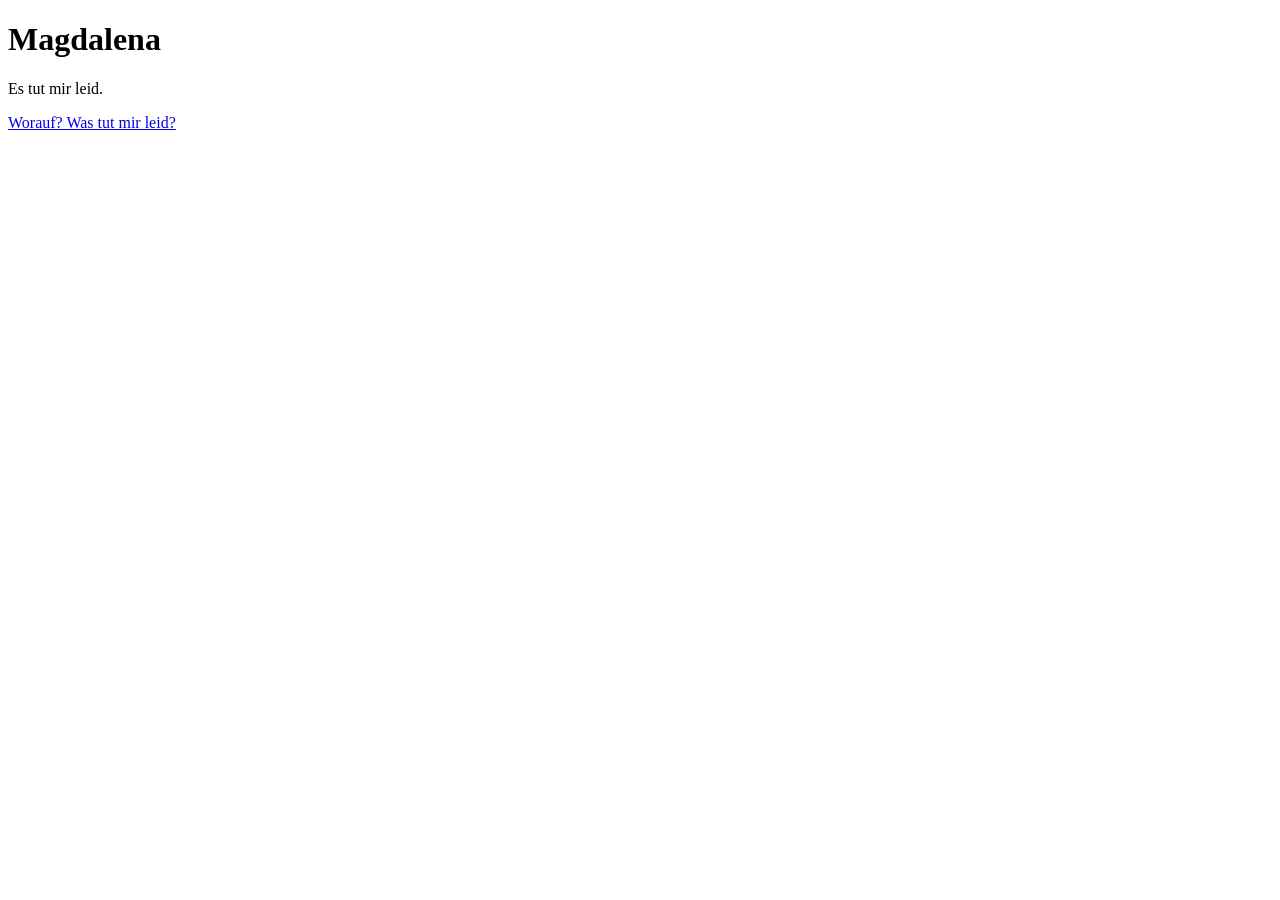
==== index.html @ 4e8e5db6 "Create index.html" ====
<!DOCTYPE html>
<html lang="de">
<head>
    <meta charset="UTF-8">
    <meta name="viewport" content="width=device-width, initial-scale=1.0">
    <title>Magdalena</title>
    <link rel="stylesheet" href="style.css">
    <link href="https://fonts.googleapis.com/css2?family=Playfair+Display:wght@700&display=swap" rel="stylesheet">
</head>
<body>
    <div class="container">
        <h1>Magdalena</h1>
        <p class="subtitle">Es tut mir leid.</p>

        <a href="seite2.html" class="button">
            Worauf? Was tut mir leid?
        </a>
    </div>
</body>
</html>
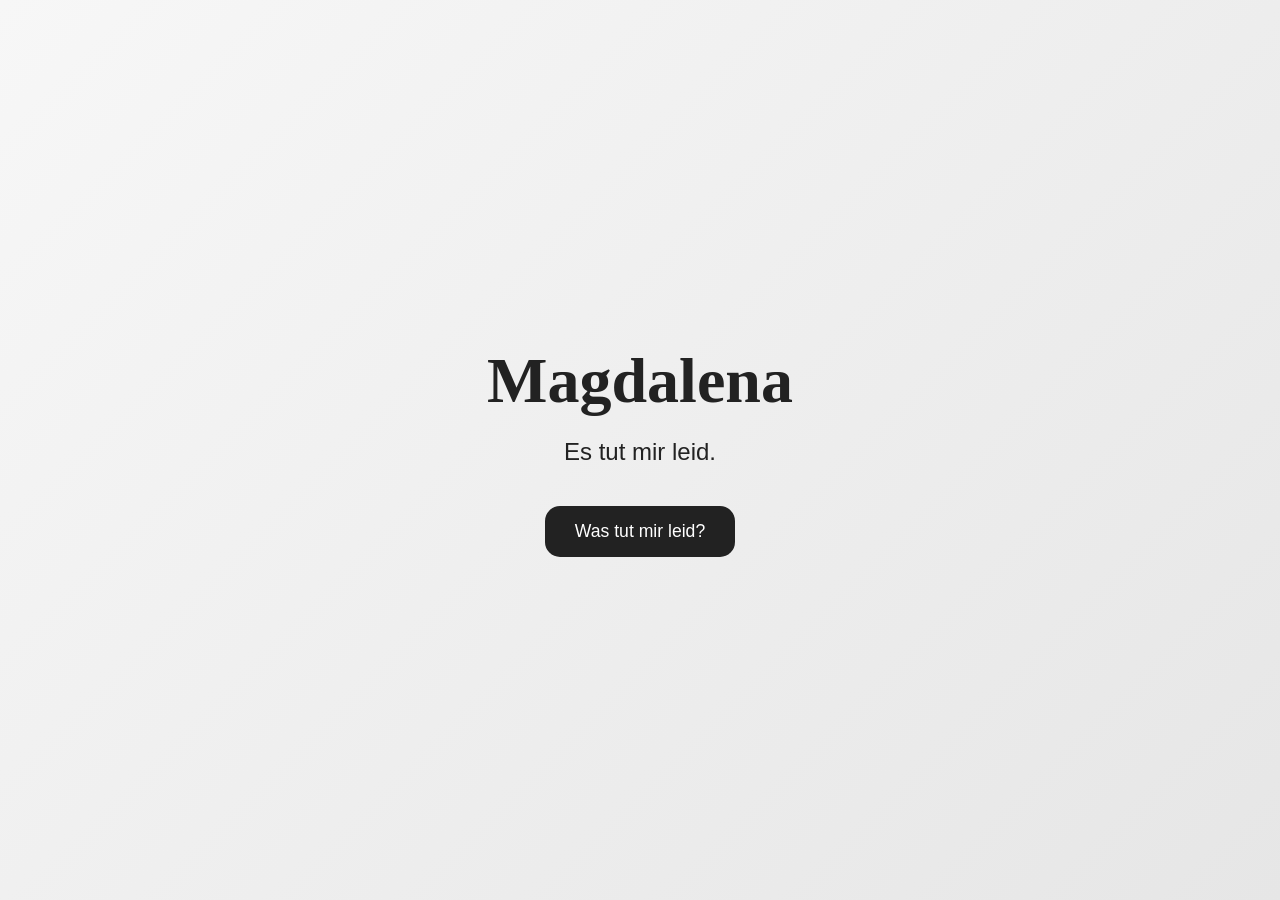
==== commit 3c3de6c8: "Update index.html" ====
--- a/index.html
+++ b/index.html
@@ -13,7 +13,7 @@
         <p class="subtitle">Es tut mir leid.</p>
 
         <a href="seite2.html" class="button">
-            Worauf? Was tut mir leid?
+            Was tut mir leid?
         </a>
     </div>
 </body>
--- a/style.css
+++ b/style.css
@@ -0,0 +1,83 @@
+* {
+    margin: 0;
+    padding: 0;
+    box-sizing: border-box;
+}
+
+body {
+    background: linear-gradient(135deg, #f7f7f7, #e6e6e6);
+    min-height: 100vh;
+    font-family: Arial, sans-serif;
+    display: flex;
+    justify-content: center;
+    align-items: center;
+    text-align: center;
+    color: #222;
+    padding: 20px;
+}
+
+.container {
+    max-width: 500px;
+    width: 100%;
+}
+
+h1 {
+    font-family: "Playfair Display", serif;
+    font-size: 4rem;
+    margin-bottom: 20px;
+}
+
+.subtitle {
+    font-size: 1.5rem;
+    margin-bottom: 40px;
+}
+
+.text {
+    font-size: 1.4rem;
+    line-height: 1.6;
+    margin-bottom: 40px;
+}
+
+.button {
+    display: inline-block;
+    text-decoration: none;
+    background: #222;
+    color: white;
+    padding: 15px 30px;
+    border-radius: 15px;
+    font-size: 1.1rem;
+    transition: all 0.3s ease;
+}
+
+.button:hover {
+    background: #444;
+    transform: translateY(-3px) scale(1.03);
+}
+
+.bild {
+    width: 100%;
+    max-width: 350px;
+    border-radius: 15px;
+    margin: 25px 0;
+    box-shadow: 0 5px 20px rgba(0,0,0,0.2);
+}
+
+.caption {
+    margin-bottom: 30px;
+    font-size: 1.1rem;
+}
+
+@media (max-width: 600px) {
+    h1 {
+        font-size: 3rem;
+    }
+
+    .text {
+        font-size: 1.2rem;
+    }
+
+    .button {
+        width: 100%;
+        padding: 18px;
+    }
+}
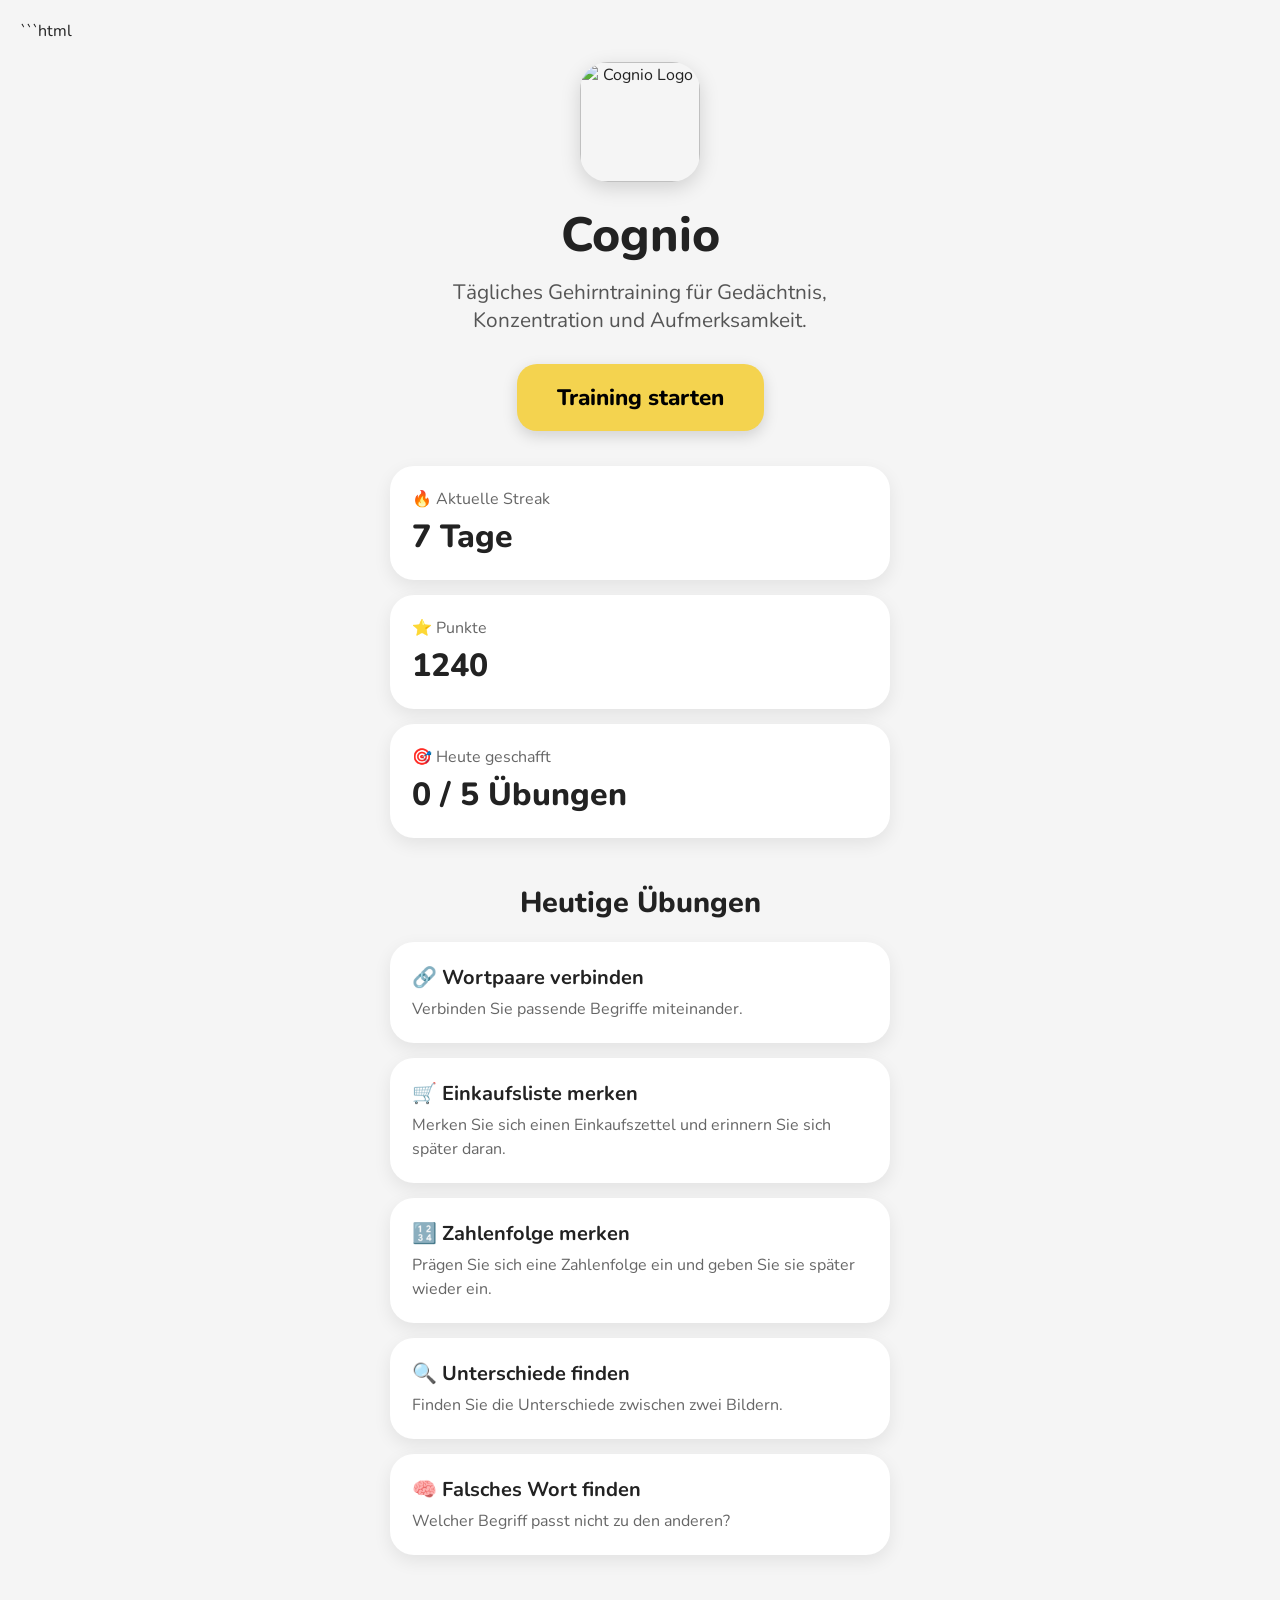
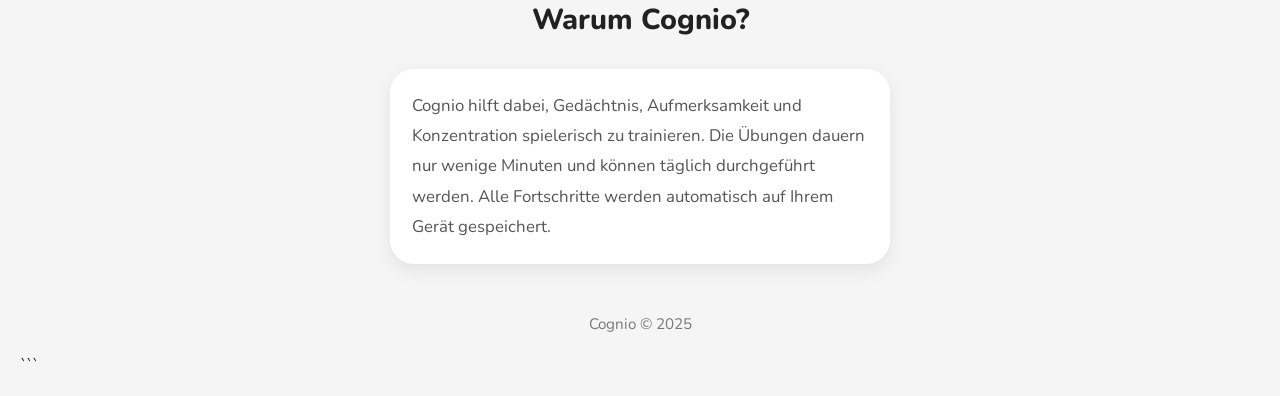
==== commit 740b4f1d: "Update index.html" ====
--- a/index.html
+++ b/index.html
@@ -1,20 +1,231 @@
+```html
 <!DOCTYPE html>
 <html lang="de">
 <head>
     <meta charset="UTF-8">
     <meta name="viewport" content="width=device-width, initial-scale=1.0">
-    <title>Magdalena</title>
-    <link rel="stylesheet" href="style.css">
-    <link href="https://fonts.googleapis.com/css2?family=Playfair+Display:wght@700&display=swap" rel="stylesheet">
+    <title>Cognio – Tägliches Gehirntraining</title>
+
+    <link href="https://fonts.googleapis.com/css2?family=Nunito:wght@400;600;700;800&display=swap" rel="stylesheet">
+
+    <style>
+        * {
+            margin: 0;
+            padding: 0;
+            box-sizing: border-box;
+        }
+
+        body {
+            font-family: "Nunito", sans-serif;
+            background: #f5f5f5;
+            color: #222;
+            min-height: 100vh;
+            padding: 20px;
+        }
+
+        .container {
+            max-width: 500px;
+            margin: 0 auto;
+        }
+
+        .hero {
+            text-align: center;
+            margin-top: 20px;
+        }
+
+        .logo {
+            width: 120px;
+            height: 120px;
+            border-radius: 28px;
+            margin-bottom: 20px;
+            box-shadow: 0 6px 20px rgba(0,0,0,0.15);
+        }
+
+        h1 {
+            font-size: 3rem;
+            font-weight: 800;
+            margin-bottom: 10px;
+        }
+
+        .subtitle {
+            font-size: 1.3rem;
+            color: #555;
+            margin-bottom: 30px;
+        }
+
+        .start-btn {
+            display: inline-block;
+            background: #f4d34f;
+            color: #000;
+            text-decoration: none;
+            font-size: 1.4rem;
+            font-weight: 800;
+            padding: 18px 40px;
+            border-radius: 20px;
+            transition: 0.25s;
+            box-shadow: 0 5px 15px rgba(0,0,0,0.15);
+        }
+
+        .start-btn:hover {
+            transform: translateY(-3px);
+        }
+
+        .stats {
+            margin-top: 35px;
+            display: flex;
+            flex-direction: column;
+            gap: 15px;
+        }
+
+        .card {
+            background: white;
+            border-radius: 24px;
+            padding: 22px;
+            box-shadow: 0 6px 18px rgba(0,0,0,0.08);
+        }
+
+        .stat-title {
+            font-size: 1rem;
+            color: #666;
+            margin-bottom: 5px;
+        }
+
+        .stat-value {
+            font-size: 2rem;
+            font-weight: 800;
+        }
+
+        .section-title {
+            text-align: center;
+            margin: 45px 0 20px;
+            font-size: 1.8rem;
+            font-weight: 800;
+        }
+
+        .exercise {
+            margin-bottom: 15px;
+        }
+
+        .exercise h3 {
+            font-size: 1.25rem;
+            margin-bottom: 6px;
+        }
+
+        .exercise p {
+            color: #666;
+            line-height: 1.5;
+        }
+
+        .about {
+            margin-top: 30px;
+            line-height: 1.8;
+            color: #555;
+            font-size: 1.05rem;
+        }
+
+        footer {
+            text-align: center;
+            margin: 50px 0 20px;
+            color: #777;
+            font-size: 0.95rem;
+        }
+
+        @media (max-width: 500px) {
+            h1 {
+                font-size: 2.5rem;
+            }
+
+            .subtitle {
+                font-size: 1.15rem;
+            }
+
+            .start-btn {
+                width: 100%;
+                text-align: center;
+            }
+        }
+    </style>
 </head>
 <body>
-    <div class="container">
-        <h1>Magdalena</h1>
-        <p class="subtitle">Es tut mir leid.</p>
-
-        <a href="seite2.html" class="button">
-            Was tut mir leid?
+
+<div class="container">
+
+    <section class="hero">
+        <img src="logo.png" alt="Cognio Logo" class="logo">
+
+        <h1>Cognio</h1>
+
+        <p class="subtitle">
+            Tägliches Gehirntraining für Gedächtnis,
+            Konzentration und Aufmerksamkeit.
+        </p>
+
+        <a href="training.html" class="start-btn">
+            Training starten
         </a>
-    </div>
+    </section>
+
+    <section class="stats">
+
+        <div class="card">
+            <div class="stat-title">🔥 Aktuelle Streak</div>
+            <div class="stat-value">7 Tage</div>
+        </div>
+
+        <div class="card">
+            <div class="stat-title">⭐ Punkte</div>
+            <div class="stat-value">1240</div>
+        </div>
+
+        <div class="card">
+            <div class="stat-title">🎯 Heute geschafft</div>
+            <div class="stat-value">0 / 5 Übungen</div>
+        </div>
+
+    </section>
+
+    <h2 class="section-title">Heutige Übungen</h2>
+
+    <div class="card exercise">
+        <h3>🔗 Wortpaare verbinden</h3>
+        <p>Verbinden Sie passende Begriffe miteinander.</p>
+    </div>
+
+    <div class="card exercise">
+        <h3>🛒 Einkaufsliste merken</h3>
+        <p>Merken Sie sich einen Einkaufszettel und erinnern Sie sich später daran.</p>
+    </div>
+
+    <div class="card exercise">
+        <h3>🔢 Zahlenfolge merken</h3>
+        <p>Prägen Sie sich eine Zahlenfolge ein und geben Sie sie später wieder ein.</p>
+    </div>
+
+    <div class="card exercise">
+        <h3>🔍 Unterschiede finden</h3>
+        <p>Finden Sie die Unterschiede zwischen zwei Bildern.</p>
+    </div>
+
+    <div class="card exercise">
+        <h3>🧠 Falsches Wort finden</h3>
+        <p>Welcher Begriff passt nicht zu den anderen?</p>
+    </div>
+
+    <h2 class="section-title">Warum Cognio?</h2>
+
+    <div class="card about">
+        Cognio hilft dabei, Gedächtnis, Aufmerksamkeit und Konzentration
+        spielerisch zu trainieren. Die Übungen dauern nur wenige Minuten
+        und können täglich durchgeführt werden. Alle Fortschritte werden
+        automatisch auf Ihrem Gerät gespeichert.
+    </div>
+
+    <footer>
+        Cognio © 2025
+    </footer>
+
+</div>
+
 </body>
 </html>
+```
